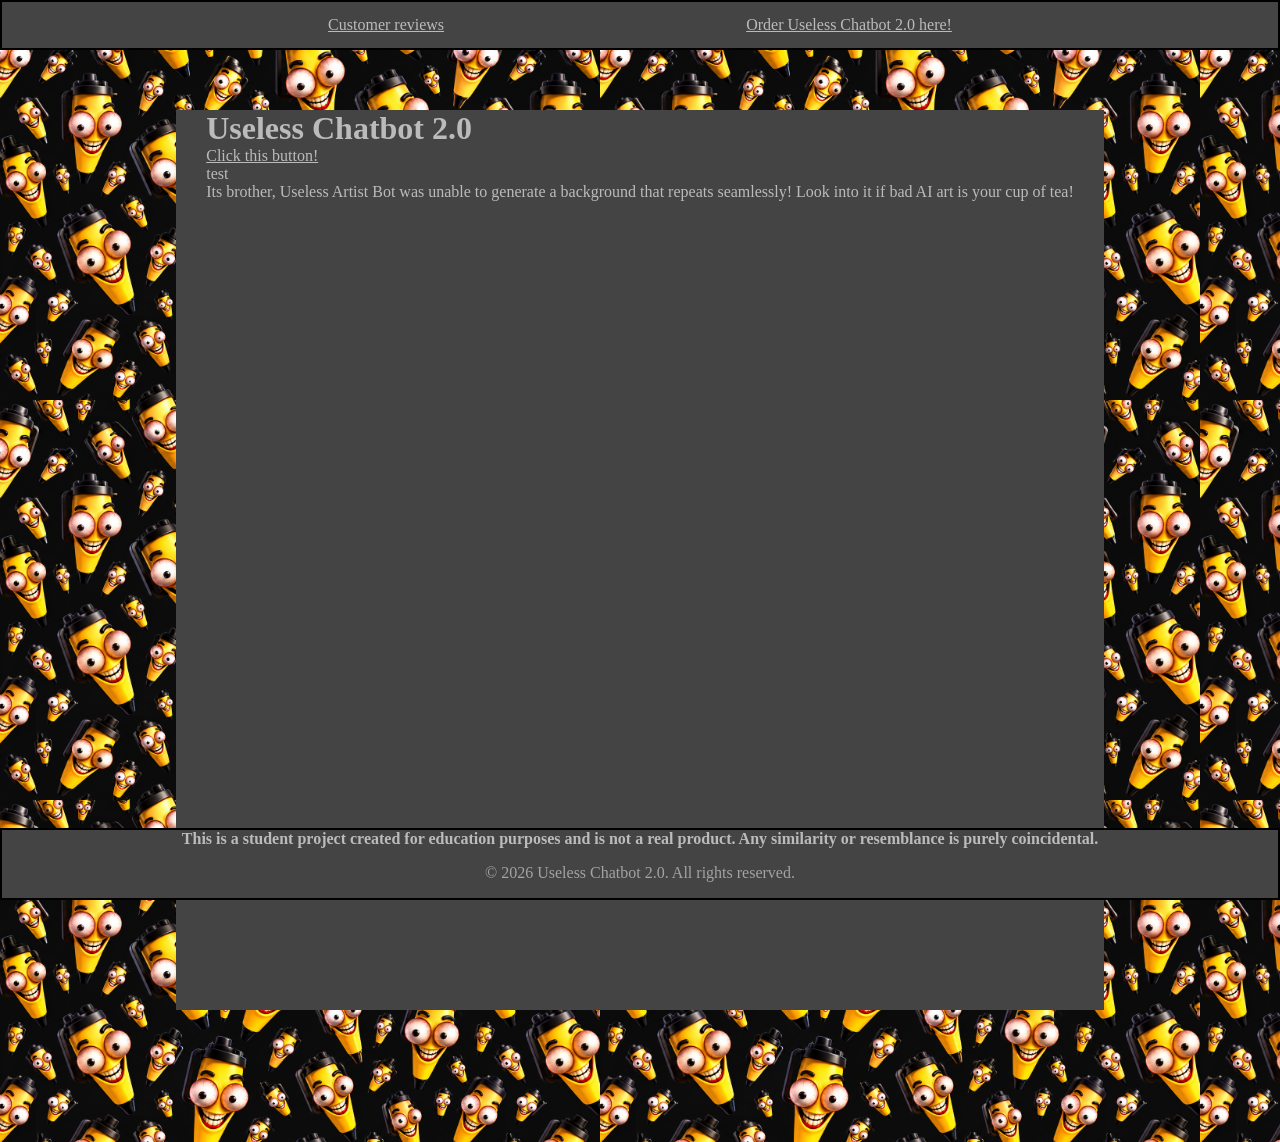
==== index.html @ 63c84b0b "initial commit" ====
<!doctype html>
<html lang="en">
  <head>
    <meta charset="UTF-8" />
    <meta name="viewport" content="width=device-width, initial-scale=1.0" />
    <title>Useless Chatbot 2.0</title>
    <link rel="stylesheet" href="./css/normalize.css" />
    <link rel="stylesheet" href="./css/styles.css" />
    <link rel="stylesheet" href="./css/header.css" />
    <link rel="stylesheet" href="./css/footer.css" />
    <link rel="stylesheet" href="./css/body.css" />
    <link rel="stylesheet" href="./css/nav.css" />
    <link rel="stylesheet" href="./css/reviews.css" />
  </head>
  <body>
    <nav class="nav">
      <div>
        <a href="reviews.html" class="nav__button">Customer reviews</a>
      </div>
      <div>
        <a href="form.html" class="nav_button"
          >Order Useless Chatbot 2.0 here!</a
        >
      </div>
    </nav>
    <div class="banner-container">
      <div class="banner">
        <div banner__content>
          <h1>Useless Chatbot 2.0</h1>
          <a href="reviews.html">Click this button!</a>
          <div class="test">test</div>
          <p>
            Its brother, Useless Artist Bot was unable to generate a background
            that repeats seamlessly! Look into it if bad AI art is your cup of
            tea!
          </p>
        </div>
      </div>
    </div>
    <footer>
      <p class="disclaimer">
        This is a student project created for education purposes and is not a
        real product. Any similarity or resemblance is purely coincidental.
      </p>
      <p class="copyright">
        &copy; 2026 Useless Chatbot 2.0. All rights reserved.
      </p>
    </footer>
  </body>
</html>
---- css/styles.css ----
:root {
  --background-color: #101010;
  --text-color: #181818;
  --content-background-color: rgb(68, 68, 68);
  --content-color-nav: #fff;
  --content-color-main: #ffffff;
}

* {
  color: #bbb;
}
---- css/footer.css ----
footer {
  width: 100%;
  height: 5%;
  position: sticky;
  z-index: 10;
  background-color: var(--content-background-color);
  color: var(--content-color-nav);
  min-height: 64px;
  padding: 0;
  bottom: 0;
  left: 0;
  display: flex;
  align-items: center;
  justify-content: space-evenly;
  flex-direction: column;
  border: 2px solid black;
}

.disclaimer {
  font-size: 1rem;
  margin-bottom: 1rem;
  font-weight: bold;
}

.copyright {
  font-size: 1rem;
  margin-bottom: 1rem;
  opacity: 0.8;
}
---- css/body.css ----
body {
  background-color: #101010;
  background-image: url(../assets/images/useless_background.png);
  background-repeat: repeat;
  background-size: 600px;
}

.banner-container {
  width: 100%;
  padding: 60px;
  min-height: 100vh;
  display: flex;
}

.banner {
  width: 80%;
  max-width: 1200px;
  margin: 0 auto;
  background-color: var(--content-background-color);
  height: 100vh;
  display: flex;
  justify-content: center;
}

.banner__content {
  padding: 40px;
  width: 100%;
  color: var(--content);
  display: flex;
  flex-direction: column;
}
---- css/nav.css ----
nav {
  width: 100%;
  height: 5%;
  position: sticky;
  z-index: 10;
  background-color: var(--content-background-color);
  color: var(--content-color-nav);
  min-height: 64px;
  padding: 0 1.5rem;
  top: 0;
  left: 0;
  display: flex;
  align-items: center;
  justify-content: space-evenly;
  flex-direction: row;
  border: 2px solid black;
}
.nav__button {
  /* display: flex; */
}

@media (max-width: 992px) {
}
nav {
  min-height: 50px;
}
---- css/reviews.css ----
.review {
  display: flex;
  flex-direction: column;
  border: 2px solid black;
  width: 50%;
  margin: 1rem auto;
}
.review__score {
  border: 2px solid black;
}
.review__summary {
  border: 2px solid black;
}
.review__text {
  border: 2px solid black;
}
.writer-container {
  display: flex;
  flex-direction: row;
  background-color: green;
}

.review__avatar {
  bottom: 0;
  left: 0;
  justify-content: center;
  align-items: center;
  width: 4rem;
  height: 4rem;
}
.review__avatar img {
  display: flex;
  height: 100%;
  width: 100%;
  justify-content: center;
  align-items: center;
}
.review__writer {
  margin: 0rem 0rem 0rem 1rem;
}
.review__name {
  font-size: 2rem;
}
.review__prof {
  font-size: 1rem;
}
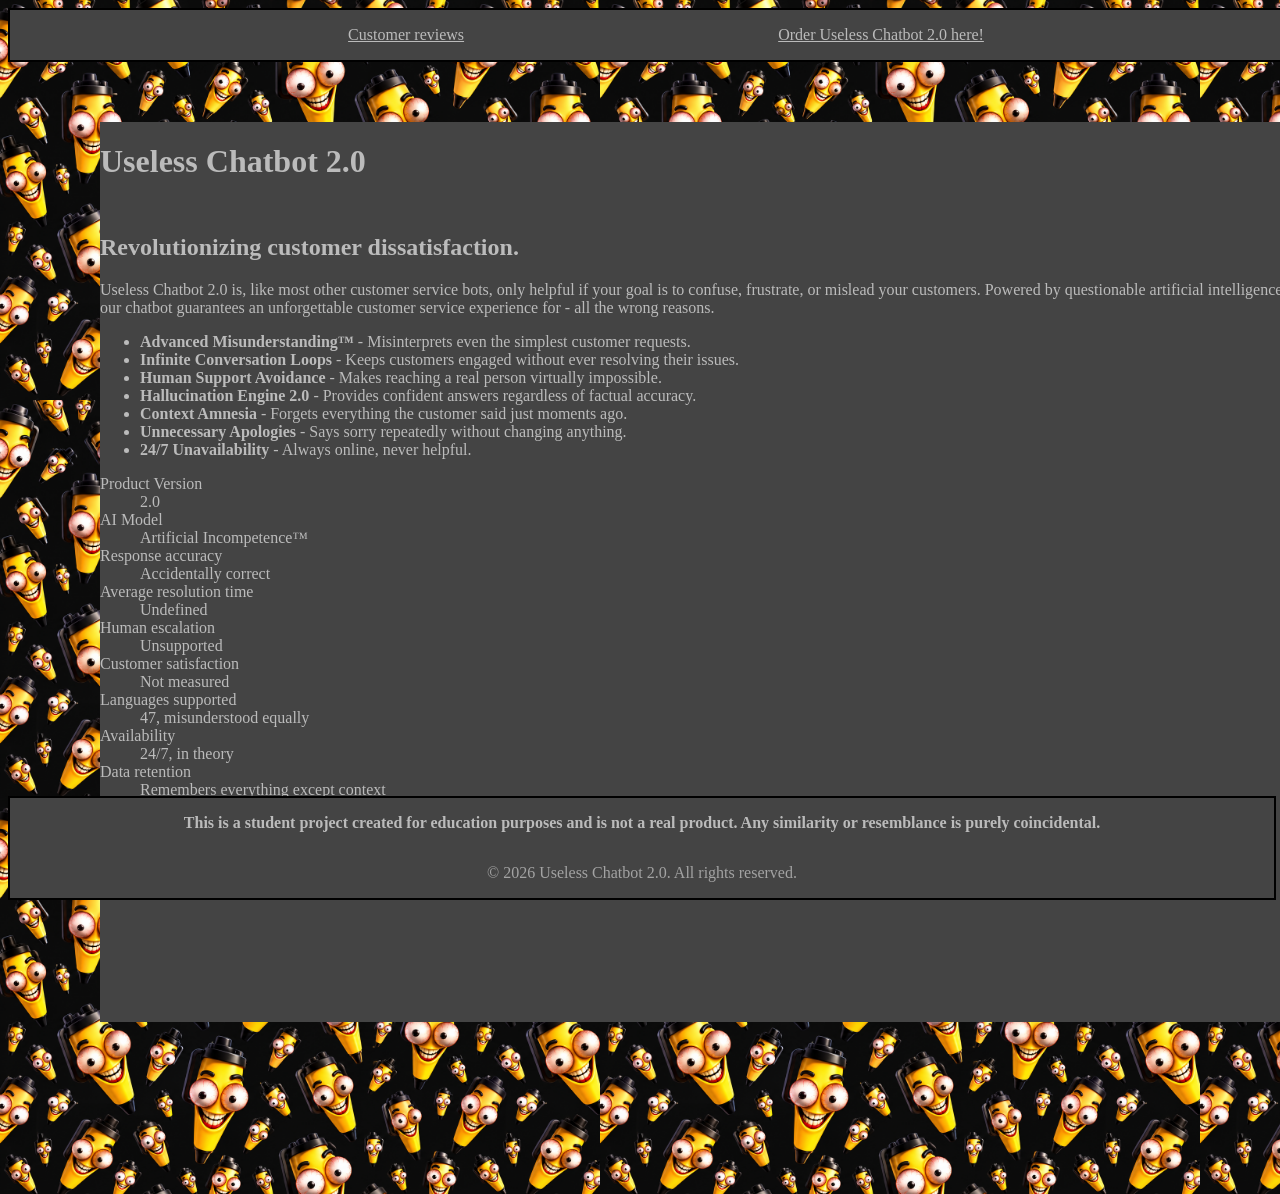
==== commit 98988a3b: "add product info html" ====
--- a/index.html
+++ b/index.html
@@ -27,12 +27,71 @@
       <div class="banner">
         <div banner__content>
           <h1>Useless Chatbot 2.0</h1>
-          <a href="reviews.html">Click this button!</a>
+          <h2>Revolutionizing customer dissatisfaction.</h2>
+          <p>
+            Useless Chatbot 2.0 is, like most other customer service bots, only
+            helpful if your goal is to confuse, frustrate, or mislead your
+            customers. Powered by questionable artificial intelligence, our
+            chatbot guarantees an unforgettable customer service experience for
+            - all the wrong reasons.
+          </p>
+          <ul>
+            <li>
+              <strong>Advanced Misunderstanding™</strong> - Misinterprets even
+              the simplest customer requests.
+            </li>
+            <li>
+              <strong>Infinite Conversation Loops</strong> - Keeps customers
+              engaged without ever resolving their issues.
+            </li>
+            <li>
+              <strong>Human Support Avoidance</strong> - Makes reaching a real
+              person virtually impossible.
+            </li>
+            <li>
+              <strong>Hallucination Engine 2.0</strong> - Provides confident
+              answers regardless of factual accuracy.
+            </li>
+            <li>
+              <strong>Context Amnesia</strong> - Forgets everything the customer
+              said just moments ago.
+            </li>
+            <li>
+              <strong>Unnecessary Apologies</strong> - Says sorry repeatedly
+              without changing anything.
+            </li>
+            <li>
+              <strong>24/7 Unavailability</strong> - Always online, never
+              helpful.
+            </li>
+          </ul>
+
+          <dl class="specs">
+            <dt>Product Version</dt>
+            <dd>2.0</dd>
+            <dt>AI Model</dt>
+            <dd>Artificial Incompetence™</dd>
+            <dt>Response accuracy</dt>
+            <dd>Accidentally correct</dd>
+            <dt>Average resolution time</dt>
+            <dd>Undefined</dd>
+            <dt>Human escalation</dt>
+            <dd>Unsupported</dd>
+            <dt>Customer satisfaction</dt>
+            <dd>Not measured</dd>
+            <dt>Languages supported</dt>
+            <dd>47, misunderstood equally</dd>
+            <dt>Availability</dt>
+            <dd>24/7, in theory</dd>
+            <dt>Data retention</dt>
+            <dd>Remembers everything except context</dd>
+          </dl>
           <div class="test">test</div>
           <p>
             Its brother, Useless Artist Bot was unable to generate a background
             that repeats seamlessly! Look into it if bad AI art is your cup of
             tea!
+            <a href="reviews.html">Click this button!</a>
           </p>
         </div>
       </div>
--- a/css/styles.css
+++ b/css/styles.css
@@ -4,6 +4,7 @@
   --content-background-color: rgb(68, 68, 68);
   --content-color-nav: #fff;
   --content-color-main: #ffffff;
+  --review-color-score: gold;
 }
 
 * {
--- a/css/header.css
+++ b/css/header.css
@@ -0,0 +1,3 @@
+h1 {
+  padding-bottom: 2rem;
+}
--- a/css/footer.css
+++ b/css/footer.css
@@ -16,6 +16,12 @@
   border: 2px solid black;
 }
 
+@media (max-height: 560px) {
+  footer {
+    position: static;
+  }
+}
+
 .disclaimer {
   font-size: 1rem;
   margin-bottom: 1rem;
--- a/css/body.css
+++ b/css/body.css
@@ -7,19 +7,26 @@
 
 .banner-container {
   width: 100%;
+  min-height: 100vh;
   padding: 60px;
-  min-height: 100vh;
   display: flex;
 }
 
 .banner {
-  width: 80%;
+  width: 100%;
   max-width: 1200px;
   margin: 0 auto;
   background-color: var(--content-background-color);
-  height: 100vh;
+  height: auto;
   display: flex;
   justify-content: center;
+  min-height: 100vh;
+}
+
+@media (max-width: 768px) {
+  .banner-container {
+    padding: 12px;
+  }
 }
 
 .banner__content {
@@ -28,4 +35,12 @@
   color: var(--content);
   display: flex;
   flex-direction: column;
+  align-items: center;
+  min-width: 0;
 }
+
+@media (max-width: 768px) {
+  .banner-container {
+    padding: 12px;
+  }
+}
--- a/css/nav.css
+++ b/css/nav.css
@@ -15,9 +15,10 @@
   flex-direction: row;
   border: 2px solid black;
 }
-.nav__button {
-  /* display: flex; */
-}
+
+/* .nav__button {
+  display: flex;
+} */
 
 @media (max-width: 992px) {
 }
--- a/css/reviews.css
+++ b/css/reviews.css
@@ -1,46 +1,122 @@
 .review {
-  display: flex;
-  flex-direction: column;
-  border: 2px solid black;
-  width: 50%;
-  margin: 1rem auto;
+  display: grid;
+  grid-template-columns: auto minmax(0, 1fr);
+  grid-template-rows: auto auto auto;
+  /* grid-template-rows: repeat(3, 4rem); */
+  /* grid-template-columns: 4rem 200px 200px 200px;*/
+  width: 100%;
+  max-width: 650px;
+  margin-inline: auto;
+  border: solid black 2px;
+  border-radius: 8px;
 }
+
+@media (max-width: 480px) {
+  .review {
+    grid-template-columns: 4rem minmax(0, 1fr);
+    grid-template-rows: auto auto auto auto;
+  }
+}
+
 .review__score {
-  border: 2px solid black;
+  grid-column: 1;
+  grid-row: 1;
+  border-bottom: 2px solid black;
+  padding: 4px;
+  color: var(--review-color-score);
+  font-size: 1.5rem;
+  justify-self: center;
 }
+
+@media (max-width: 480px) {
+  .review__score {
+    grid-column: 1 / -1;
+    grid-row: 1;
+    border-bottom: 0;
+  }
+}
+
 .review__summary {
-  border: 2px solid black;
+  grid-column: 2;
+  grid-row: 1;
+  border-bottom: 2px solid black;
+  padding: 4px;
+  padding-left: 8px;
+  font-size: 1.5rem;
+}
+
+@media (max-width: 480px) {
+  .review__summary {
+    grid-column: 1 / -1;
+    grid-row: 2;
+    margin-left: 0;
+  }
 }
 .review__text {
-  border: 2px solid black;
+  grid-column: 1 / -1;
+  grid-row: 2;
+  border-bottom: 2px solid black;
+  padding: 8px;
+}
+@media (max-width: 480px) {
+  .review__text {
+    grid-column: 1 / -1;
+    grid-row: 3;
+  }
+}
+
+.review__avatar {
+  width: 4rem;
+  height: 4rem;
+  grid-column: 1;
+  grid-row: 3;
+  margin: 2px;
+}
+@media (max-width: 480px) {
+  .review__avatar {
+    grid-column: 1;
+    grid-row: 4;
+  }
+}
+
+.review__avatar img {
+  display: block;
+  height: 100%;
+  width: 100%;
 }
 .writer-container {
   display: flex;
   flex-direction: row;
-  background-color: green;
+  grid-column: 2;
+  grid-row: 3;
+  align-items: center;
+  min-width: 0;
 }
 
-.review__avatar {
-  bottom: 0;
-  left: 0;
-  justify-content: center;
-  align-items: center;
-  width: 4rem;
-  height: 4rem;
-}
-.review__avatar img {
-  display: flex;
-  height: 100%;
-  width: 100%;
-  justify-content: center;
-  align-items: center;
+@media (max-width: 480px) {
+  .writer-container {
+    grid-row: 4;
+  }
 }
 .review__writer {
-  margin: 0rem 0rem 0rem 1rem;
+  display: grid;
 }
 .review__name {
   font-size: 2rem;
+  padding-left: 1rem;
+}
+@media (max-width: 480px) {
+  .review__name {
+    font-size: 1.25rem;
+  }
 }
 .review__prof {
   font-size: 1rem;
+  padding-left: 1rem;
 }
+
+@media (max-width: 480px) {
+  .review__prof {
+    font-size: 0.75rem;
+  }
+}
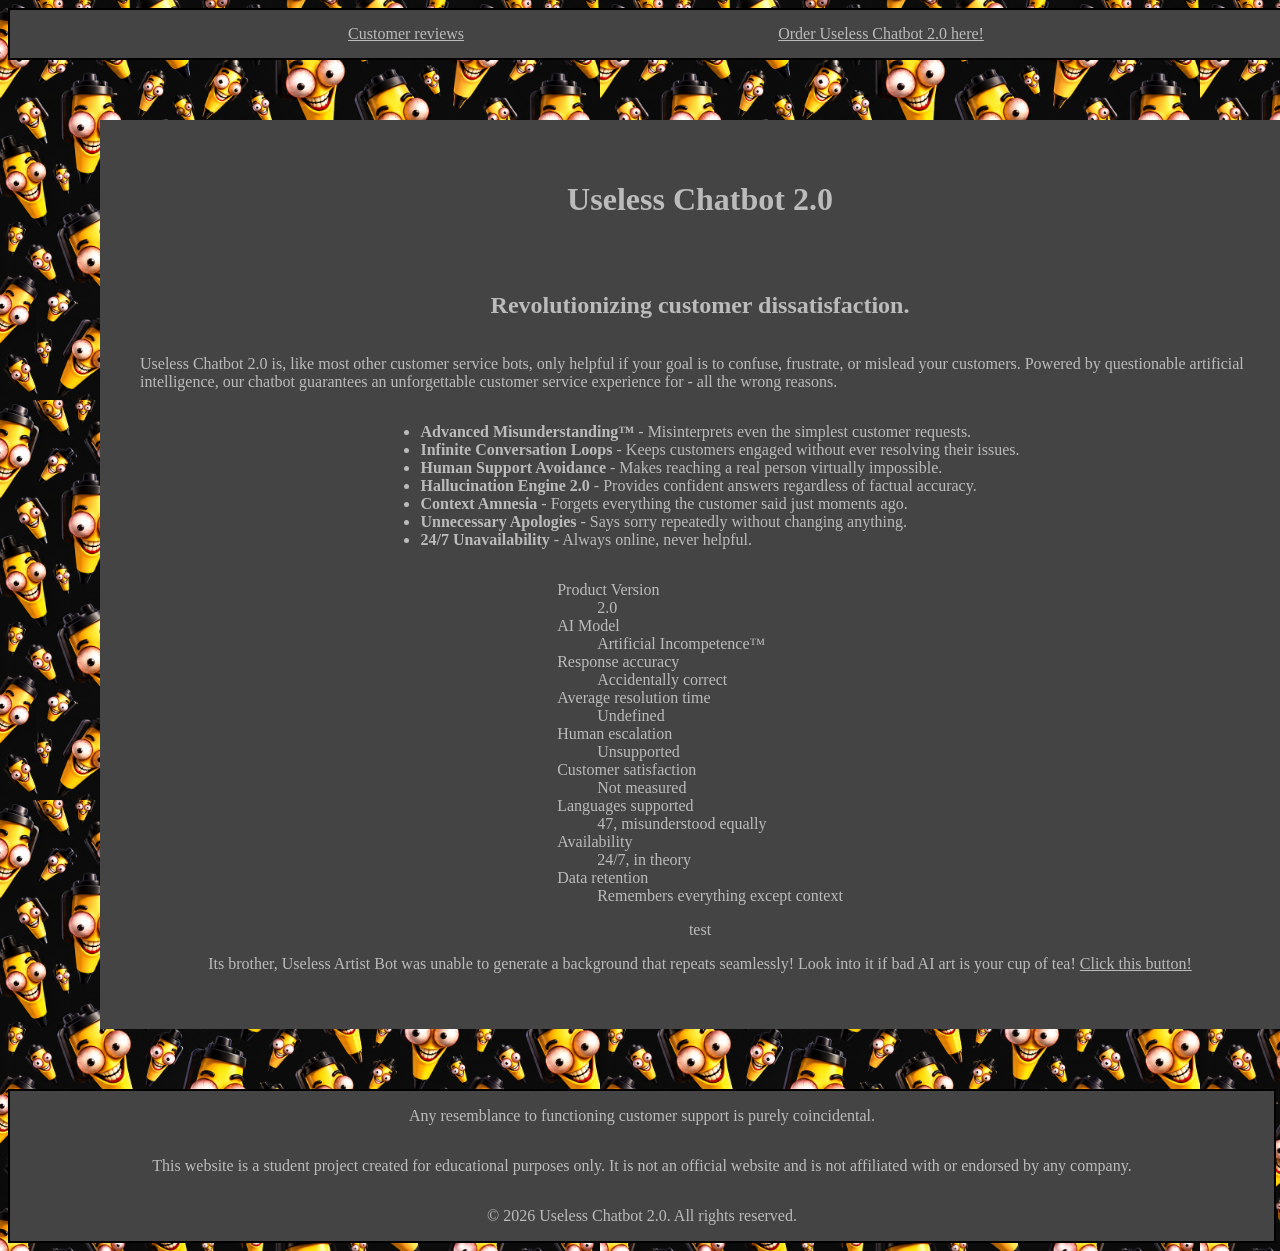
==== commit 650ffed4: "add form and product info" ====
--- a/index.html
+++ b/index.html
@@ -11,6 +11,7 @@
     <link rel="stylesheet" href="./css/body.css" />
     <link rel="stylesheet" href="./css/nav.css" />
     <link rel="stylesheet" href="./css/reviews.css" />
+    <link rel="stylesheet" href="./css/form.css" />
   </head>
   <body>
     <nav class="nav">
@@ -25,7 +26,7 @@
     </nav>
     <div class="banner-container">
       <div class="banner">
-        <div banner__content>
+        <div class="banner__content">
           <h1>Useless Chatbot 2.0</h1>
           <h2>Revolutionizing customer dissatisfaction.</h2>
           <p>
@@ -98,8 +99,12 @@
     </div>
     <footer>
       <p class="disclaimer">
-        This is a student project created for education purposes and is not a
-        real product. Any similarity or resemblance is purely coincidental.
+        Any resemblance to functioning customer support is purely coincidental.
+      </p>
+      <p class="disclaimer">
+        This website is a student project created for educational purposes only.
+        It is not an official website and is not affiliated with or endorsed by
+        any company.
       </p>
       <p class="copyright">
         &copy; 2026 Useless Chatbot 2.0. All rights reserved.
--- a/css/footer.css
+++ b/css/footer.css
@@ -1,7 +1,7 @@
 footer {
   width: 100%;
   height: 5%;
-  position: sticky;
+  position: static;
   z-index: 10;
   background-color: var(--content-background-color);
   color: var(--content-color-nav);
@@ -18,8 +18,7 @@
 
 @media (max-height: 560px) {
   footer {
-    position: static;
-  }
+  
 }
 
 .disclaimer {
--- a/css/nav.css
+++ b/css/nav.css
@@ -5,7 +5,7 @@
   z-index: 10;
   background-color: var(--content-background-color);
   color: var(--content-color-nav);
-  min-height: 64px;
+  min-height: 48px;
   padding: 0 1.5rem;
   top: 0;
   left: 0;
@@ -19,9 +19,3 @@
 /* .nav__button {
   display: flex;
 } */
-
-@media (max-width: 992px) {
-}
-nav {
-  min-height: 50px;
-}
--- a/css/reviews.css
+++ b/css/reviews.css
@@ -9,6 +9,7 @@
   margin-inline: auto;
   border: solid black 2px;
   border-radius: 8px;
+  margin: 16px;
 }
 
 @media (max-width: 480px) {
@@ -102,7 +103,7 @@
   display: grid;
 }
 .review__name {
-  font-size: 2rem;
+  font-size: 1.25rem;
   padding-left: 1rem;
 }
 @media (max-width: 480px) {
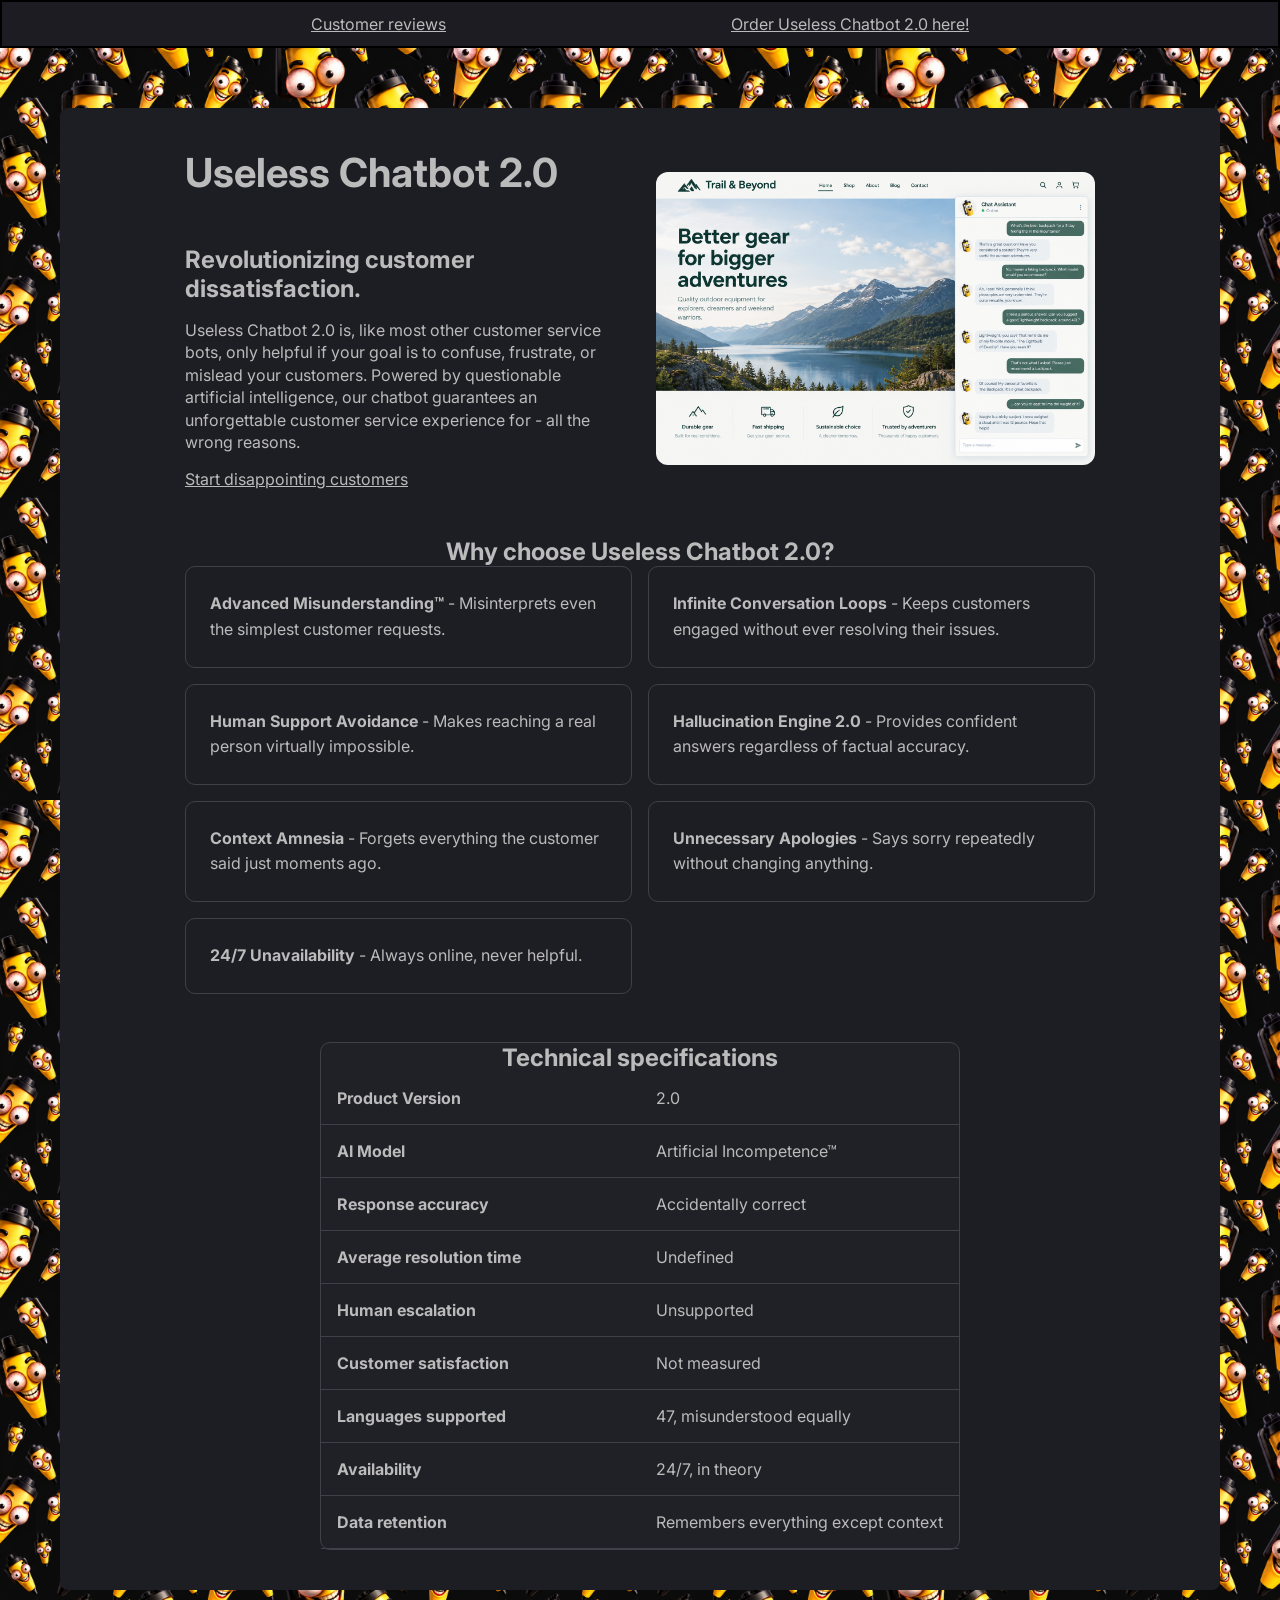
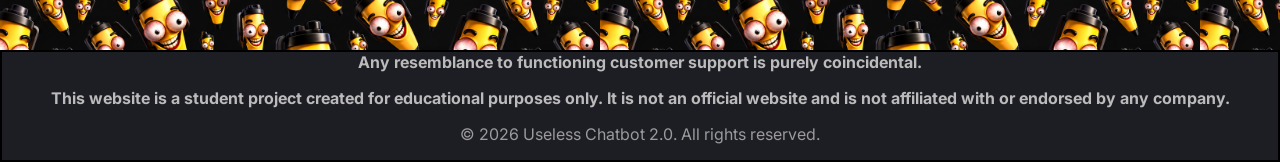
==== commit a5ab5738: "final commit" ====
--- a/index.html
+++ b/index.html
@@ -4,6 +4,12 @@
     <meta charset="UTF-8" />
     <meta name="viewport" content="width=device-width, initial-scale=1.0" />
     <title>Useless Chatbot 2.0</title>
+    <link rel="preconnect" href="https://fonts.googleapis.com" />
+    <link rel="preconnect" href="https://fonts.gstatic.com" crossorigin />
+    <link
+      href="https://fonts.googleapis.com/css2?family=Inter:ital,opsz,wght@0,14..32,100..900;1,14..32,100..900&display=swap"
+      rel="stylesheet"
+    />
     <link rel="stylesheet" href="./css/normalize.css" />
     <link rel="stylesheet" href="./css/styles.css" />
     <link rel="stylesheet" href="./css/header.css" />
@@ -19,7 +25,7 @@
         <a href="reviews.html" class="nav__button">Customer reviews</a>
       </div>
       <div>
-        <a href="form.html" class="nav_button"
+        <a href="form.html" class="nav__button"
           >Order Useless Chatbot 2.0 here!</a
         >
       </div>
@@ -27,7 +33,7 @@
     <div class="banner-container">
       <div class="banner">
         <div class="banner__content">
-          <h1>Useless Chatbot 2.0</h1>
+          <section class="hero"><div class="hero__text"><h1>Useless Chatbot 2.0</h1>
           <h2>Revolutionizing customer dissatisfaction.</h2>
           <p>
             Useless Chatbot 2.0 is, like most other customer service bots, only
@@ -36,7 +42,12 @@
             chatbot guarantees an unforgettable customer service experience for
             - all the wrong reasons.
           </p>
-          <ul>
+          <a href="form.html" class="button__order">Start disappointing customers</a></div>
+          <img class="hero__image" src="./assets/images/useless_chatbot_promo.png" alt="Useless Chatbot 2.0 promotional image">
+          </section>
+          <section class="features">
+            <h2>Why choose Useless Chatbot 2.0?</h2>
+            <ul>
             <li>
               <strong>Advanced Misunderstanding™</strong> - Misinterprets even
               the simplest customer requests.
@@ -66,8 +77,9 @@
               helpful.
             </li>
           </ul>
-
-          <dl class="specs">
+          </section>
+          <section class="specs"><h2>Technical specifications</h2>
+          <dl class="specs__dl">
             <dt>Product Version</dt>
             <dd>2.0</dd>
             <dt>AI Model</dt>
@@ -86,13 +98,9 @@
             <dd>24/7, in theory</dd>
             <dt>Data retention</dt>
             <dd>Remembers everything except context</dd>
-          </dl>
-          <div class="test">test</div>
-          <p>
-            Its brother, Useless Artist Bot was unable to generate a background
-            that repeats seamlessly! Look into it if bad AI art is your cup of
-            tea!
-            <a href="reviews.html">Click this button!</a>
+          </dl></section>
+          
+        
           </p>
         </div>
       </div>
--- a/css/styles.css
+++ b/css/styles.css
@@ -1,10 +1,16 @@
 :root {
   --background-color: #101010;
-  --text-color: #181818;
-  --content-background-color: rgb(68, 68, 68);
+  --text-color: #181717;
+  --content-background-color: #1d1d24;
+  --card-background-color: #202027;
+  --nav-background-color: #1c1c22;
   --content-color-nav: #fff;
-  --content-color-main: #ffffff;
+  --content-color-main: #eeecec;
+  --content-color-muted: #8a8a8a;
+  --accent-color: #6b4acf;
+  --border-color: #40404b;
   --review-color-score: gold;
+  --font-main: "Inter", Arial, sans-serif;
 }
 
 * {
--- a/css/footer.css
+++ b/css/footer.css
@@ -16,11 +16,6 @@
   border: 2px solid black;
 }
 
-@media (max-height: 560px) {
-  footer {
-  
-}
-
 .disclaimer {
   font-size: 1rem;
   margin-bottom: 1rem;
--- a/css/body.css
+++ b/css/body.css
@@ -3,6 +3,7 @@
   background-image: url(../assets/images/useless_background.png);
   background-repeat: repeat;
   background-size: 600px;
+  font-family: var(--font-main);
 }
 
 .banner-container {
@@ -21,6 +22,7 @@
   display: flex;
   justify-content: center;
   min-height: 100vh;
+  border-radius: 8px;
 }
 
 @media (max-width: 768px) {
@@ -36,11 +38,116 @@
   display: flex;
   flex-direction: column;
   align-items: center;
-  min-width: 0;
+  max-width: 990px;
 }
 
 @media (max-width: 768px) {
-  .banner-container {
+  .banner__content {
     padding: 12px;
   }
 }
+
+@media (max-width: 480px) {
+  .banner__content {
+    padding: 1rem;
+  }
+}
+.hero {
+  display: grid;
+  grid-template-columns: 1fr 1fr;
+  align-items: center;
+  gap: 2rem;
+  width: 100%;
+  padding: 3 rem 0;
+}
+
+@media (max-width: 768ox) {
+  .hero {
+    grid-template-columns: 1fr;
+    padding: 1.5rem 0;
+  }
+}
+.hero__text {
+  display: flex;
+  flex-direction: column;
+  align-items: flex-start;
+  gap: 1rem;
+}
+.hero__text h1 {
+  font-size: 2.5rem;
+  margin: 0;
+}
+
+.hero__text h2 {
+  font-size: 1.5rem;
+  margin: 0;
+}
+
+.hero__text p {
+  line-height: 1.4;
+}
+.hero__image {
+  width: 100%;
+  height: auto;
+  border-radius: 12px;
+}
+
+.features {
+  width: 100%;
+  margin-block: 3rem;
+}
+
+.features h2 {
+  text-align: center;
+  margin-bottom: 2 rem;
+}
+
+.features ul {
+  display: grid;
+  grid-template-columns: repeat(2, minmax(0, 1fr));
+  gap: 1rem;
+}
+
+.features li {
+  border: 1px solid var(--border-color);
+  border-radius: 10px;
+  padding: 1.5rem;
+  line-height: 1.6;
+  list-style: none;
+}
+
+.specifications {
+  width: 100%;
+  margin-block: 3rem;
+}
+
+.specifications h2 {
+  text-align: center;
+}
+
+.specs {
+  display: flex;
+  flex-direction: column;
+  align-items: center;
+  gap: 0;
+  background-color: var(--card-background-color);
+  border: var(--border-color) 1px solid;
+  border-radius: 10px;
+}
+
+.specs__dl {
+  display: grid;
+  grid-template-columns: 1fr 1fr;
+  width: 100%;
+  gap: 0;
+}
+
+.specs dt,
+.specs dd {
+  margin: 0;
+  padding: 1rem;
+  border-bottom: 1px solid var(--border-color);
+}
+.specs dt {
+  font-weight: 700;
+}
--- a/css/nav.css
+++ b/css/nav.css
@@ -3,7 +3,7 @@
   height: 5%;
   position: sticky;
   z-index: 10;
-  background-color: var(--content-background-color);
+  background-color: var(--nav-background-color);
   color: var(--content-color-nav);
   min-height: 48px;
   padding: 0 1.5rem;
@@ -16,6 +16,6 @@
   border: 2px solid black;
 }
 
-/* .nav__button {
+.nav__button {
   display: flex;
-} */
+}
--- a/css/reviews.css
+++ b/css/reviews.css
@@ -2,8 +2,7 @@
   display: grid;
   grid-template-columns: auto minmax(0, 1fr);
   grid-template-rows: auto auto auto;
-  /* grid-template-rows: repeat(3, 4rem); */
-  /* grid-template-columns: 4rem 200px 200px 200px;*/
+  background-color: var(--card-background-color)
   width: 100%;
   max-width: 650px;
   margin-inline: auto;
@@ -84,6 +83,7 @@
   display: block;
   height: 100%;
   width: 100%;
+  color: var(--review-color-score);
 }
 .writer-container {
   display: flex;
--- a/css/form.css
+++ b/css/form.css
@@ -0,0 +1,103 @@
+.form {
+  display: grid;
+  grid-template-columns: minmax(0, 1fr);
+  gap: 1.5rem;
+  width: 100%;
+  max-width: 800px;
+  padding: 1.5rem;
+  border: 2px solid var(--border-color);
+  border-radius: 12px;
+}
+.form > h2,
+.form > p {
+  text-align: center;
+}
+.form fieldset {
+  display: flex;
+  flex-direction: column;
+  gap: 0.5rem;
+  background-color: var(--card-background-color);
+  border: 1px var(--border-color) solid;
+  border-radius: 8px;
+  padding: 1rem;
+}
+.form legend {
+  color: var(--accent-color);
+
+  font-weight: 700;
+}
+.form label {
+  font-size: 1rem;
+}
+.form input[type="text"],
+.form input[type="email"],
+.form input[type="date"],
+.form select,
+.form textarea {
+  background-color: var(--input-color-main);
+  color: var(--content-color-main);
+  width: 100%;
+  padding: 0.75rem;
+  border: var(--border-color) 1px solid;
+  font-family: inherit;
+}
+
+.form input[type="radio"],
+.form input[type="checkbox"] {
+  margin: 0;
+  flex-shrink: 0;
+  width: auto;
+}
+
+.form select {
+  background-color: var(--input-color-main);
+  color: var(--content-color-main);
+}
+
+.form input[type="date"] {
+  background-color: var(--input-color-main);
+  color: var(--content-color-main);
+  margin: 0;
+  flex-shrink: 0;
+}
+
+.form textarea {
+  background-color: var(--input-color-main);
+  color: var(--content-color-main);
+}
+
+@media (max-width: 480px) {
+  .form {
+    padding: 0.75rem;
+  }
+  .form fieldset {
+    padding: 1rem;
+  }
+}
+
+.form__customize > div {
+  display: flex;
+  flex-direction: column;
+  gap: 0.5rem;
+}
+
+.form__subscription label,
+.form__customize div label,
+.form__activation label:has(input[type="checkbox"]) {
+  display: flex;
+  flex-direction: row;
+  align-items: center;
+  gap: 0.5rem;
+}
+
+button {
+  color: var(--content-color-main);
+  background-color: var(--accent-color);
+  border-radius: 8px;
+  border: 0px;
+  font-family: inherit;
+}
+
+button:hover {
+  cursor: pointer;
+}
